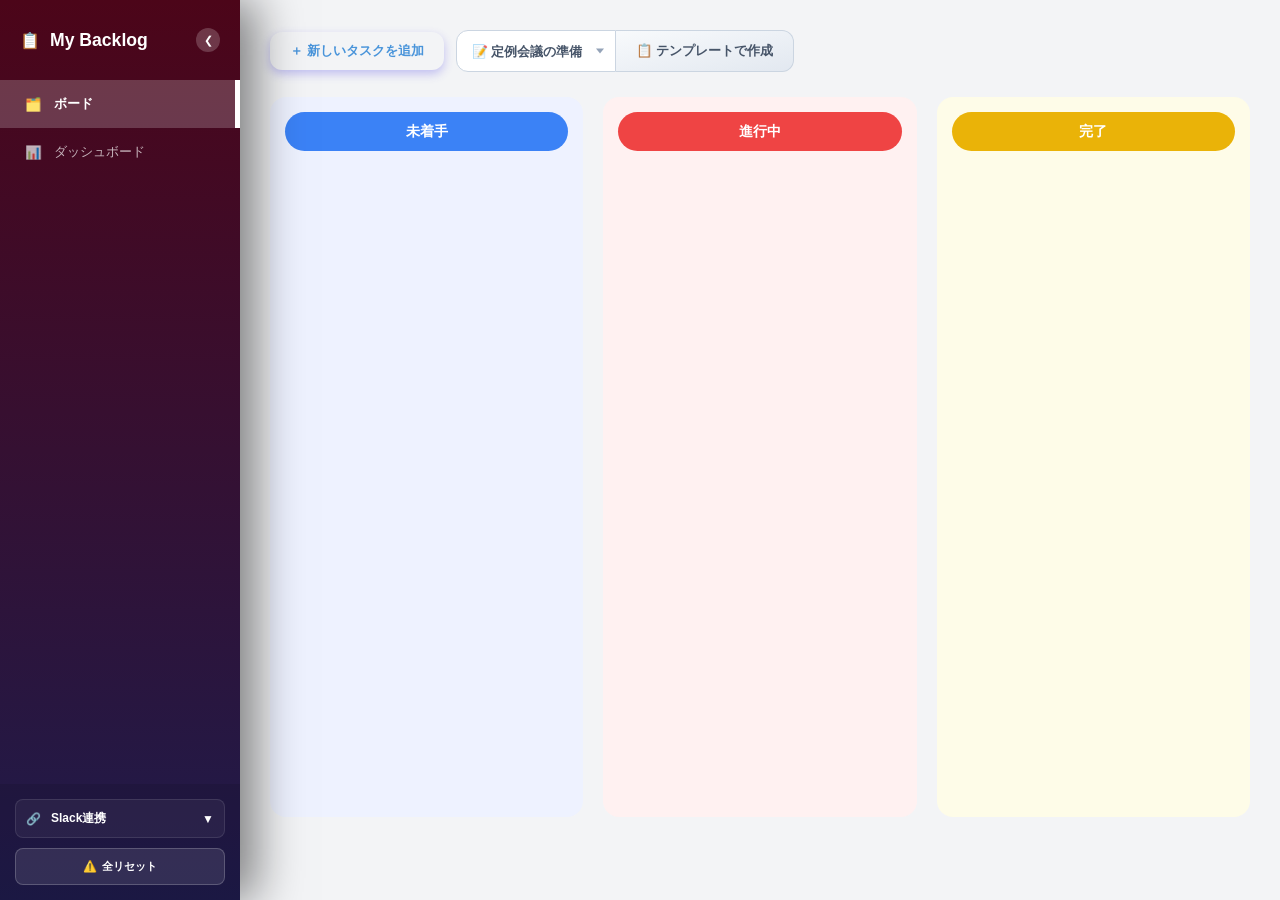
==== index.html @ 8324364a "push" ====
<!DOCTYPE html>
<html lang="ja">
<head>
    <meta charset="UTF-8">
    <title>🚙☁ 👀 My Backlog</title>
    <link rel="stylesheet" href="css/style.css">
    <link rel="stylesheet" href="css/board.css">
</head>
<body>
    <div class="app-container">
        <aside class="sidebar" id="sidebar">
            <div class="sidebar-header">
                <div class="logo-area">
                    <span class="logo-icon">📋</span>
                    <span class="logo-text">My Backlog</span>
                </div>
                <button class="toggle-btn" onclick="toggleSidebar()">
                    <span id="toggle-icon">❮</span>
                </button>
            </div>
            
            <nav class="sidebar-nav">
                <button onclick="showView('board')" id="nav-board" class="nav-item active">
                    <span class="icon">🗂️</span> <span class="nav-text">ボード</span>
                </button>
                <button onclick="showView('dashboard')" id="nav-dashboard" class="nav-item">
                    <span class="icon">📊</span> <span class="nav-text">ダッシュボード</span>
                </button>
            </nav>

            <div class="sidebar-footer">
                <div class="slack-collapsible">
                    <div class="slack-header" onclick="toggleSlackSettings()" style="cursor:pointer;">
                        <div class="slack-title-combined">
                            <span class="icon">🔗</span>
                            <span class="nav-text">Slack連携</span>
                        </div>
                        <span id="slackArrow" class="nav-text">▼</span>
                    </div>
                    <div id="slackContent" class="slack-body" style="display: none;">
                        <div class="slack-input-group">
                            <input type="password" id="slackUrl" placeholder="Webhook URLを入力" onchange="saveSlackUrl()">
                            <button class="test-icon-btn" onclick="sendSlackNotification()" title="テスト送信">🚀</button>
                        </div>
                    </div>
                </div>
                <button class="reset-sidebar-btn" onclick="confirmReset()">
                    <span class="icon">⚠️</span> <span class="nav-text">全リセット</span>
                </button>
            </div>
        </aside>

        <main class="main-content">
            <div id="boardView" class="view active">
                <div class="top-action-area">
                    <button class="open-modal-btn" onclick="openTaskModal()">
                        <span class="icon">＋</span> 新しいタスクを追加
                    </button>
                    <div class="template-group">
                        <div class="custom-select-wrapper template-select">
                            <select id="template-selector"></select>
                        </div>
                        <button class="template-btn" onclick="applySelectedTemplate()">
                            <span class="icon">📋</span> テンプレートで作成
                        </button>
                    </div>
                </div>
                <div class="board">
                    <div class="column" id="todo"><h2>未着手</h2><div class="task-list"></div></div>
                    <div class="column" id="doing"><h2>進行中</h2><div class="task-list"></div></div>
                    <div class="column" id="done"><h2>完了</h2><div class="task-list"></div></div>
                </div>
            </div>

            <div id="dashboardView" class="view">
                <div class="dashboard-header"><h1>ダッシュボード</h1></div>
                <div class="dashboard-grid">
                    <div class="stat-card">
                        <div class="stat-header"><h3>全タスク</h3></div>
                        <div class="stat-body"><div id="total-count" class="stat-value">0</div></div>
                    </div>
                    <div class="stat-card">
                        <div class="stat-header"><h3>残タスク</h3></div>
                        <div class="stat-body"><div id="remaining-count" class="stat-value">0</div></div>
                    </div>
                    <div class="stat-card">
                        <div class="stat-header">
                            <h3>完了率</h3>
                            <div class="custom-select-wrapper">
                                <select id="period-selector" onchange="updateDashboard()">
                                    <option value="all">全期間</option>
                                    <option value="1w">直近1週間</option>
                                    <option value="1m">直近1ヶ月</option>
                                    <option value="3m">直近3ヶ月</option>
                                    <option value="1y">直近1年</option>
                                </select>
                            </div>
                        </div>
                        <div class="stat-body">
                            <div id="progress-rate" class="stat-value">0%</div>
                            <div id="period-label" class="stat-subtext">全期間の統計</div>
                        </div>
                    </div>
                    <div class="stat-card">
                        <div class="stat-header"><h3>期限切れ</h3></div>
                        <div class="stat-body"><div id="overdue-count" class="stat-value">0</div></div>
                    </div>
                    <div class="stat-card wide">
                        <div class="stat-header"><h3>ステータス状況</h3></div>
                        <div class="stat-body"><div class="placeholder-box"></div></div>
                    </div>
                </div>
            </div>
        </main>
    </div>

    <div id="taskModal" class="modal-overlay">
        <div class="modal-content">
            <div class="modal-header">
                <h2>新しいタスクを登録</h2>
                <button class="close-modal" onclick="closeTaskModal()">&times;</button>
            </div>
            <div class="modal-body-content">
                <input type="text" id="taskInput" placeholder="タスク名を入力" class="modal-input">
                <div class="modal-date-group">
                    <input type="date" id="startDate">
                    <span>→</span>
                    <input type="date" id="endDate">
                </div>
                <textarea id="taskDetail" placeholder="メモ・詳細内容" rows="4" class="modal-input"></textarea>
                <button onclick="addTask()" class="modal-submit-btn">登録する</button>
            </div>
        </div>
    </div>

    <script src="js/script.js"></script>
    <script src="js/board.js"></script>
    <script src="js/dashboard.js"></script>
</body>
</html>
---- css/style.css ----
:root {
  --sidebar-width: 240px;
  --sidebar-collapsed-width: 70px;
  /* 深みのあるトーンを定義 */
  --glass-bg: rgba(255, 255, 255, 0.9);
  --glass-border: rgba(255, 255, 255, 0.2);
}

* {
  box-sizing: border-box;
}
body {
  margin: 0;
  padding: 0;
  font-family: "Helvetica Neue", Arial, sans-serif;
  background-color: #f3f4f6;
  height: 100vh;
  overflow: hidden;
}
.app-container {
  display: flex;
  height: 100vh;
  width: 100vw;
}
/* ===== サイドバー ===== */
.sidebar {
  width: var(--sidebar-width);
  /* 濃い赤（ワインレッド系）から 濃い青（ミッドナイトブルー系）へのグラデーション */
  background: linear-gradient(180deg, #4c0519 0%, #1e1b4b 100%);
  color: white;
  display: flex;
  flex-direction: column;
  transition: width 0.3s cubic-bezier(0.4, 0, 0.2, 1);
  overflow: hidden;
  flex-shrink: 0;
  
  /* 【重要】境界線を消し、非常に深くて広い影でメインと馴染ませる */
  border-right: none;
  box-shadow: 15px 0 45px rgba(0, 0, 0, 0.5); 
  z-index: 20;
}
.sidebar.collapsed {
  width: var(--sidebar-collapsed-width);
}
.sidebar-header {
  padding: 20px;
  display: flex;
  align-items: center;
  justify-content: space-between;
  height: 80px;
}
.logo-area {
  display: flex;
  align-items: center;
  gap: 10px;
  white-space: nowrap;
}
.logo-text {
  font-weight: bold;
  font-size: 1.1rem;
}
.toggle-btn {
  background: rgba(255, 255, 255, 0.2);
  border: none;
  border-radius: 50%;
  width: 24px;
  height: 24px;
  color: white;
  cursor: pointer;
  display: flex;
  align-items: center;
  justify-content: center;
  font-size: 0.7rem;
}
.sidebar-nav {
  flex-grow: 1;
}
/* サイドバー内のナビ項目も背景に馴染むよう調整 */
.nav-item {
  width: 100%;
  background: transparent;
  border: none;
  color: rgba(255, 255, 255, 0.7);
  padding: 15px 25px;
  cursor: pointer;
  display: flex;
  align-items: center;
  gap: 12px;
  transition: all 0.3s;
  white-space: nowrap;
}

.nav-item.active {
  background: rgba(255, 255, 255, 0.2);
  color: white;
  font-weight: bold;
  border-right: 5px solid white;
}
.sidebar.collapsed .nav-text,
.sidebar.collapsed .logo-text,
.sidebar.collapsed #slackArrow {
  display: none;
}
.sidebar.collapsed .nav-item {
  justify-content: center;
  padding: 15px 0;
}
.sidebar.collapsed .icon {
  font-size: 1.4rem;
  margin: 0;
}
/* ===== メイン ===== */
.main-content {
  flex: 1;
  overflow-y: auto;
  padding: 30px;
}
.view {
  display: none;
}
.view.active {
  display: block;
}
/* ===== アクションボタン ===== */
.top-action-area {
  display: flex;
  gap: 12px;
  margin-bottom: 25px;
  align-items: center;
}
.open-modal-btn {
  padding: 10px 20px;
  background: var(--primary-color);
  color: rgb(73, 148, 218);
  border: none;
  border-radius: 12px;
  font-weight: bold;
  cursor: pointer;
  box-shadow: 0 4px 10px rgba(79, 70, 229, 0.3);
}
.template-group {
  display: flex;
  align-items: center;
}
.template-select select {
  appearance: none;
  -webkit-appearance: none;
  background: white;
  border: 1px solid #cbd5e1;
  border-radius: 12px 0 0 12px;
  height: 42px;
  min-width: 160px;
  padding: 0 30px 0 15px;
  font-size: 0.8rem;
  font-weight: bold;
  color: #475569;
  outline: none;
  cursor: pointer;
}
.custom-select-wrapper {
  position: relative;
}
.custom-select-wrapper::after {
  content: "";
  position: absolute;
  top: 50%;
  right: 12px;
  transform: translateY(-50%);
  border-left: 4px solid transparent;
  border-right: 4px solid transparent;
  border-top: 5px solid #94a3b8;
  pointer-events: none;
}
.template-btn {
  height: 42px;
  padding: 0 20px;
  border-radius: 0 12px 12px 0;
  border: 1px solid #cbd5e1;
  border-left: none;
  background-image: linear-gradient(to bottom right, #f8fafc, #e2e8f0);
  color: #475569;
  font-weight: 850;
  cursor: pointer;
  transition: 0.2s;
  white-space: nowrap;
}
.template-btn:hover {
  background-image: linear-gradient(to top left, #f8fafc, #e2e8f0);
  color: #1e293b;
}
/* ===== ダッシュボード ===== */
.dashboard-grid {
  display: flex;
  flex-wrap: wrap;
  gap: 15px;
  align-items: stretch;
}
.stat-card {
  background: white;
  border-radius: 12px;
  border: 1px solid #e2e8f0;
  flex: 1;
  min-width: 180px;
  display: flex;
  flex-direction: column;
  overflow: hidden;
  box-shadow: 0 4px 12px rgba(0, 0, 0, 0.05);
}
.stat-header {
  background: #f1f5f9;
  height: 45px;
  display: flex;
  align-items: center;
  justify-content: center;
  border-bottom: 2px solid #e2e8f0;
  gap: 8px;
}
.stat-header h3 {
  margin: 0;
  font-size: 0.85rem;
  color: #334155;
  font-weight: 850;
}
.stat-body {
  padding: 20px;
  flex-grow: 1;
  display: flex;
  flex-direction: column;
  justify-content: center;
  align-items: center;
  text-align: center;
}
.stat-value {
  font-size: 2.8rem;
  font-weight: 900;
  color: var(--primary-color);
  line-height: 1;
}
.stat-subtext {
  font-size: 0.65rem;
  color: #94a3b8;
  margin-top: 8px;
  font-weight: bold;
}
.stat-card.wide {
  flex: 2;
  min-width: 320px;
}
.placeholder-box {
  background: #f8fafc;
  border: 1px dashed #cbd5e1;
  border-radius: 8px;
  width: 100%;
  padding: 10px;
}
/* ===== モーダル ===== */
.modal-overlay {
  position: fixed;
  top: 0;
  left: 0;
  width: 100%;
  height: 100%;
  background: rgba(15, 23, 42, 0.7);
  backdrop-filter: blur(4px);
  display: none;
  align-items: center;
  justify-content: center;
  z-index: 1000;
}
.modal-overlay.active {
  display: flex;
}
.modal-content {
  background: white;
  padding: 25px;
  border-radius: 20px;
  width: 90%;
  max-width: 450px;
  box-shadow: 0 20px 40px rgba(0, 0, 0, 0.2);
}
.modal-header {
  display: flex;
  justify-content: space-between;
  align-items: center;
  border-bottom: 1px solid #eee;
  padding-bottom: 15px;
}
.close-modal {
  background: none;
  border: none;
  font-size: 1.5rem;
  cursor: pointer;
}
.modal-body-content {
  display: flex;
  flex-direction: column;
  gap: 15px;
  margin-top: 15px;
}
.modal-input {
  padding: 12px;
  border: 1px solid #ddd;
  border-radius: 8px;
  font-size: 1rem;
}
.modal-date-group {
  display: flex;
  align-items: center;
  gap: 10px;
}
.modal-date-group input {
  flex: 1;
  padding: 8px;
  border: 1px solid #ddd;
  border-radius: 6px;
}
.modal-submit-btn {
  padding: 12px;
  background: var(--primary-color);
  color: white;
  border: none;
  border-radius: 10px;
  font-weight: bold;
  cursor: pointer;
  transition: 0.2s;
}
.modal-submit-btn:hover {
  filter: brightness(1.1);
}
/* ===== サイドバーフッター / Slack ===== */
.sidebar-footer {
  padding: 15px;
  margin-top: auto;
  background: rgba(0, 0, 0, 0.1);
}
.slack-collapsible {
  margin-bottom: 10px;
  border-radius: 8px;
  background: rgba(255, 255, 255, 0.05);
  border: 1px solid rgba(255, 255, 255, 0.1);
}
.slack-header {
  padding: 10px;
  font-size: 0.75rem;
  font-weight: bold;
  cursor: pointer;
  display: flex;
  justify-content: space-between;
  align-items: center;
}
.slack-title-combined {
  display: flex;
  align-items: center;
  gap: 10px;
}
.slack-body {
  padding: 10px;
  border-top: 1px solid rgba(255, 255, 255, 0.1);
}
/* サイドバーが閉じている時はSlackの入力欄などは絶対に表示させない */
.sidebar.collapsed .slack-body {
  display: none !important;
}
.slack-input-group {
  display: flex;
  gap: 5px;
}
.slack-input-group input {
  flex: 1;
  background: rgba(0, 0, 0, 0.2);
  border: 1px solid rgba(255, 255, 255, 0.2);
  border-radius: 4px;
  color: white;
  font-size: 0.7rem;
  padding: 5px;
  outline: none;
}
.test-icon-btn {
  background: #4facfe;
  border: none;
  border-radius: 4px;
  width: 28px;
  height: 28px;
  cursor: pointer;
  display: flex;
  align-items: center;
  justify-content: center;
}
.reset-sidebar-btn {
  width: 100%;
  padding: 10px;
  background: rgba(255, 255, 255, 0.1);
  color: white;
  border: 1px solid rgba(255, 255, 255, 0.2);
  border-radius: 8px;
  font-size: 0.7rem;
  font-weight: bold;
  cursor: pointer;
  display: flex;
  align-items: center;
  justify-content: center;
  gap: 5px;
}
---- css/board.css ----
.board { display: flex; gap: 20px; align-items: flex-start; }
.column { flex: 1; min-width: 300px; padding: 15px; border-radius: 16px; min-height: 80vh; }
.column h2 { text-align: center; margin: 0 0 20px; padding: 10px; font-size: 0.9rem; font-weight: 900; border-radius: 50px; color: white; display: flex; align-items: center; justify-content: center; gap: 8px; }

#todo { background-color: #eef2ff; } #todo h2 { background-color: #3b82f6; }
#doing { background-color: #fff1f1; } #doing h2 { background-color: #ef4444; }
#done { background-color: #fefce8; } #done h2 { background-color: #eab308; }

.task-list { min-height: 100px; }
.task-card { position: relative; background: white; padding: 18px; border-radius: 12px; margin-bottom: 15px; box-shadow: 0 2px 5px rgba(0,0,0,0.05); border-left: 6px solid #ccc; transition: 0.2s; }
.task-card:hover { transform: translateY(-2px); box-shadow: 0 4px 10px rgba(0,0,0,0.1); }

.task-card.todo { border-left-color: #64748b; }
.task-card.doing { border-left-color: #f59e0b; }
.task-card.done { border-left-color: #10b981; }

.task-title { font-weight: bold; font-size: 1rem; color: #1f2937; margin-bottom: 5px; }
.task-date-info { font-size: 0.7rem; color: #6b7280; margin-bottom: 10px; }
.task-detail { font-size: 0.8rem; color: #4b5563; background: #f9fafb; padding: 8px; border-radius: 6px; white-space: pre-wrap; line-height: 1.4; }

.btn-group { display: flex; gap: 5px; margin-top: 12px; flex-wrap: wrap; }
.btn-group button { padding: 4px 8px; font-size: 0.65rem; font-weight: bold; border-radius: 4px; border: 1px solid #ddd; cursor: pointer; background: white; transition: 0.2s; }
.btn-group button:hover { background: #f1f5f9; }
.delete-btn { color: #ef4444 !important; border-color: #fee2e2 !important; }
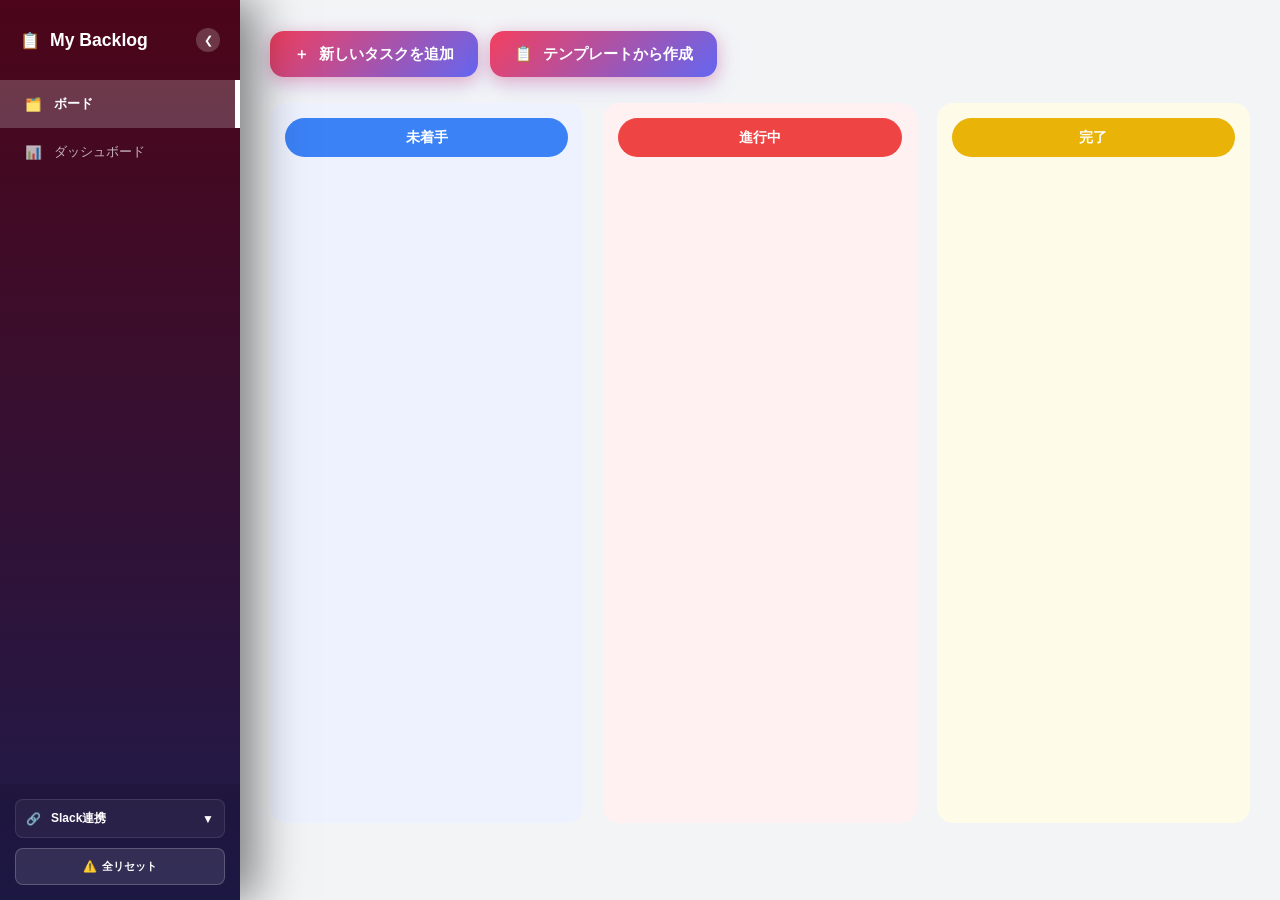
==== commit 966cf723: "テンプレート修正" ====
--- a/index.html
+++ b/index.html
@@ -56,13 +56,37 @@
                     <button class="open-modal-btn" onclick="openTaskModal()">
                         <span class="icon">＋</span> 新しいタスクを追加
                     </button>
-                    <div class="template-group">
-                        <div class="custom-select-wrapper template-select">
-                            <select id="template-selector"></select>
+                    <button class="template-btn" onclick="openTaskModal(true)" style="border-radius: 14px; border-left: none;">
+                        <span class="icon">📋</span> テンプレートから作成
+                    </button>
+                </div>
+                
+                <div id="taskModal" class="modal-overlay">
+                    <div class="modal-content">
+                        <div class="modal-header">
+                            <h2 id="modalTitle">タスク登録</h2>
+                            <button class="close-modal" onclick="closeTaskModal()">&times;</button>
                         </div>
-                        <button class="template-btn" onclick="applySelectedTemplate()">
-                            <span class="icon">📋</span> テンプレートで作成
-                        </button>
+                        <div class="modal-body-content">
+                            <div id="modalTemplateArea" style="display: none;">
+                                <label style="font-size: 0.75rem; color: #6366f1; font-weight: bold;">テンプレートを選択</label>
+                                <select id="modal-template-selector" class="modal-input" onchange="handleModalTemplateChange()" style="margin-top: 5px; background: #f8fafc; border: 2px solid #e2e8f0;">
+                                    <option value="">-- テンプレートを選んでください --</option>
+                                    </select>
+                            </div>
+                
+                            <input type="text" id="taskInput" placeholder="タスク名を入力" class="modal-input">
+                            
+                            <div class="modal-date-group">
+                                <input type="date" id="startDate">
+                                <span>→</span>
+                                <input type="date" id="endDate">
+                            </div>
+                            
+                            <textarea id="taskDetail" placeholder="メモ・詳細内容" rows="4" class="modal-input"></textarea>
+                            
+                            <button onclick="addTask()" class="modal-submit-btn">この内容で登録する</button>
+                        </div>
                     </div>
                 </div>
                 <div class="board">
--- a/css/style.css
+++ b/css/style.css
@@ -33,10 +33,10 @@
   transition: width 0.3s cubic-bezier(0.4, 0, 0.2, 1);
   overflow: hidden;
   flex-shrink: 0;
-  
+
   /* 【重要】境界線を消し、非常に深くて広い影でメインと馴染ませる */
   border-right: none;
-  box-shadow: 15px 0 45px rgba(0, 0, 0, 0.5); 
+  box-shadow: 15px 0 45px rgba(0, 0, 0, 0.5);
   z-index: 20;
 }
 .sidebar.collapsed {
@@ -109,6 +109,7 @@
   font-size: 1.4rem;
   margin: 0;
 }
+
 /* ===== メイン ===== */
 .main-content {
   flex: 1;
@@ -121,73 +122,116 @@
 .view.active {
   display: block;
 }
-/* ===== アクションボタン ===== */
+
+/* =========================================
+   アクションエリア全体の整列設定
+   ========================================= */
 .top-action-area {
   display: flex;
   gap: 12px;
   margin-bottom: 25px;
-  align-items: center;
-}
+  align-items: center; /* 縦方向の中央揃えを保証 */
+  height: 48px; /* エリア自体の高さを確保 */
+}
+
+/* =========================================
+   共通のボタンデザイン（メイン & テンプレート）
+   ========================================= */
+.open-modal-btn,
+.template-btn {
+  display: flex;
+  align-items: center;
+  justify-content: center;
+  gap: 10px;
+  height: 46px; /* 高さを46pxで統一 */
+  padding: 0 24px;
+
+  /* ローズからインディゴへの共通グラデーション */
+  background: linear-gradient(135deg, #f43f5e 0%, #6366f1 100%);
+  color: white;
+
+  border: none;
+  font-size: 0.95rem;
+  font-weight: 800;
+  cursor: pointer;
+  transition: all 0.3s cubic-bezier(0.23, 1, 0.32, 1);
+
+  /* 発光するようなシャドウ */
+  box-shadow: 0 4px 15px rgba(244, 63, 94, 0.3), 0 8px 25px rgba(99, 102, 241, 0.2);
+}
+
+/* 個別：メインボタン（独立した丸み） */
 .open-modal-btn {
-  padding: 10px 20px;
-  background: var(--primary-color);
-  color: rgb(73, 148, 218);
-  border: none;
-  border-radius: 12px;
-  font-weight: bold;
-  cursor: pointer;
-  box-shadow: 0 4px 10px rgba(79, 70, 229, 0.3);
-}
+  border-radius: 14px;
+}
+
+/* 個別：テンプレートボタン（セレクトボックスと連結するため左側を平らに） */
+.template-btn {
+  border-radius: 0 14px 14px 0;
+  border-left: 1px solid rgba(255, 255, 255, 0.2); /* 連結部のわずかな境界線 */
+}
+
+/* ホバー＆アクティブ（共通） */
+.open-modal-btn:hover,
+.template-btn:hover {
+  transform: translateY(-2px);
+  filter: brightness(1.1);
+  box-shadow: 0 8px 20px rgba(244, 63, 94, 0.4), 0 12px 35px rgba(99, 102, 241, 0.3);
+}
+
+.open-modal-btn:active,
+.template-btn:active {
+  transform: translateY(0);
+}
+
 .template-group {
   display: flex;
   align-items: center;
 }
+.custom-select-wrapper {
+  position: relative;
+}
+
+/* =========================================
+   テンプレート用セレクトボックス
+   ========================================= */
 .template-select select {
   appearance: none;
   -webkit-appearance: none;
-  background: white;
-  border: 1px solid #cbd5e1;
-  border-radius: 12px 0 0 12px;
-  height: 42px;
-  min-width: 160px;
-  padding: 0 30px 0 15px;
-  font-size: 0.8rem;
-  font-weight: bold;
-  color: #475569;
+  height: 46px; /* ボタンと高さを完全に一致させる */
+  min-width: 180px;
+  background: rgba(255, 255, 255, 0.07); /* ガラス風 */
+  backdrop-filter: blur(10px);
+  -webkit-backdrop-filter: blur(10px);
+  color: white;
+  border: 1px solid rgba(255, 255, 255, 0.1);
+  border-radius: 14px 0 0 14px; /* 左側だけ丸く */
+  padding: 0 35px 0 15px;
+  font-size: 0.85rem;
+  font-weight: 700;
   outline: none;
   cursor: pointer;
 }
-.custom-select-wrapper {
-  position: relative;
-}
-.custom-select-wrapper::after {
+
+/* セレクトボックスの矢印の色を白く調整 */
+.template-select.custom-select-wrapper::after {
   content: "";
   position: absolute;
   top: 50%;
-  right: 12px;
+  right: 15px;
   transform: translateY(-50%);
   border-left: 4px solid transparent;
   border-right: 4px solid transparent;
-  border-top: 5px solid #94a3b8;
+  border-top: 5px solid rgba(255, 255, 255, 0.8);
   pointer-events: none;
 }
-.template-btn {
-  height: 42px;
-  padding: 0 20px;
-  border-radius: 0 12px 12px 0;
-  border: 1px solid #cbd5e1;
-  border-left: none;
-  background-image: linear-gradient(to bottom right, #f8fafc, #e2e8f0);
-  color: #475569;
-  font-weight: 850;
-  cursor: pointer;
-  transition: 0.2s;
-  white-space: nowrap;
-}
-.template-btn:hover {
-  background-image: linear-gradient(to top left, #f8fafc, #e2e8f0);
-  color: #1e293b;
-}
+
+/* セレクトボックスの選択肢（OS標準対応） */
+.template-select select option {
+  background-color: #1e1b4b; /* 濃い青背景 */
+  color: white;
+}
+
 /* ===== ダッシュボード ===== */
 .dashboard-grid {
   display: flex;
@@ -400,4 +444,27 @@
   align-items: center;
   justify-content: center;
   gap: 5px;
+}
+
+/* モーダル内の入力欄共通スタイル（selectにも適用） */
+.modal-input {
+  width: 100%;
+  padding: 12px;
+  border: 1px solid #ddd;
+  border-radius: 8px;
+  font-size: 0.9rem;
+  outline: none;
+  transition: border-color 0.2s;
+}
+
+.modal-input:focus {
+  border-color: #6366f1;
+  box-shadow: 0 0 0 3px rgba(99, 102, 241, 0.1);
+}
+
+/* テンプレート選択エリアの余白 */
+#modalTemplateArea {
+  margin-bottom: 10px;
+  padding-bottom: 15px;
+  border-bottom: 1px dashed #e2e8f0;
 }
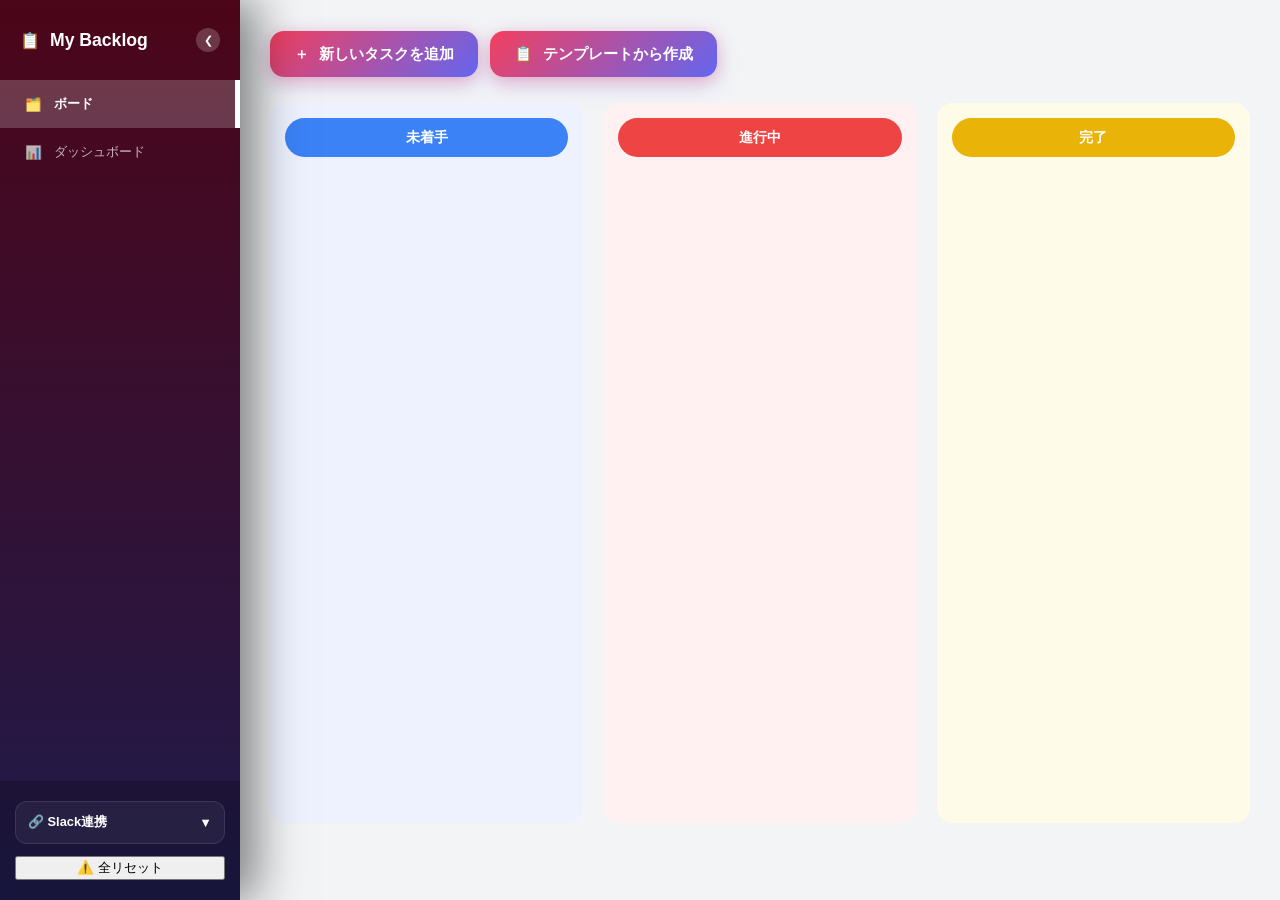
==== commit b7aacb2a: "修正" ====
--- a/index.html
+++ b/index.html
@@ -3,6 +3,7 @@
 <head>
     <meta charset="UTF-8">
     <title>🚙☁ 👀 My Backlog</title>
+    <link rel="icon" href="data:,">
     <link rel="stylesheet" href="css/style.css">
     <link rel="stylesheet" href="css/board.css">
 </head>
@@ -39,7 +40,10 @@
                     </div>
                     <div id="slackContent" class="slack-body" style="display: none;">
                         <div class="slack-input-group">
-                            <input type="password" id="slackUrl" placeholder="Webhook URLを入力" onchange="saveSlackUrl()">
+                            <input type="password" id="slackUrl" placeholder="Webhook URLを入力" onchange="saveSlackUrl()" disabled>
+                            
+                            <button id="slackLockBtn" class="lock-icon-btn" onclick="toggleSlackLock()" title="編集ロック解除">🔒</button>
+                            
                             <button class="test-icon-btn" onclick="sendSlackNotification()" title="テスト送信">🚀</button>
                         </div>
                     </div>
--- a/css/style.css
+++ b/css/style.css
@@ -1,93 +1,130 @@
-:root {
+/**
+ * Application Theme Styles
+ * * Design System: Glassmorphism & Vibrant Gradients
+ * Architecture: Component-based CSS
+ */
+
+ :root {
+  /* Layout */
   --sidebar-width: 240px;
   --sidebar-collapsed-width: 70px;
-  /* 深みのあるトーンを定義 */
-  --glass-bg: rgba(255, 255, 255, 0.9);
-  --glass-border: rgba(255, 255, 255, 0.2);
-}
+  --header-height: 80px;
+
+  /* Colors - Core */
+  --primary-rose: #f43f5e;
+  --primary-indigo: #6366f1;
+  --bg-main: #f3f4f6;
+  --bg-dark-navy: #1e1b4b;
+  --bg-deep-maroon: #4c0519;
+
+  /* Glassmorphism & Effects */
+  --glass-bg: rgba(255, 255, 255, 0.07);
+  --glass-border: rgba(255, 255, 255, 0.1);
+  --glass-blur: blur(10px);
+  --shadow-standard: 0 4px 12px rgba(0, 0, 0, 0.05);
+  --shadow-vibrant: 0 4px 15px rgba(244, 63, 94, 0.3), 0 8px 25px rgba(99, 102, 241, 0.2);
+
+  /* Shared Gradients */
+  --gradient-vibrant: linear-gradient(135deg, var(--primary-rose) 0%, var(--primary-indigo) 100%);
+  --gradient-sidebar: linear-gradient(180deg, var(--bg-deep-maroon) 0%, var(--bg-dark-navy) 100%);
+  --accent-gradient: var(--gradient-vibrant);
+}
+
+/* ==========================================================================
+   Base Styles
+   ========================================================================== */
 
 * {
   box-sizing: border-box;
 }
+
 body {
   margin: 0;
   padding: 0;
-  font-family: "Helvetica Neue", Arial, sans-serif;
-  background-color: #f3f4f6;
+  font-family: "Helvetica Neue", Arial, "Hiragino Kaku Gothic ProN", "Hiragino Sans", sans-serif;
+  background-color: var(--bg-main);
   height: 100vh;
   overflow: hidden;
-}
+  -webkit-font-smoothing: antialiased;
+}
+
 .app-container {
   display: flex;
   height: 100vh;
   width: 100vw;
 }
-/* ===== サイドバー ===== */
+
+/* ==========================================================================
+   Sidebar Navigation
+   ========================================================================== */
+
 .sidebar {
+  display: flex;
+  flex-direction: column;
   width: var(--sidebar-width);
-  /* 濃い赤（ワインレッド系）から 濃い青（ミッドナイトブルー系）へのグラデーション */
-  background: linear-gradient(180deg, #4c0519 0%, #1e1b4b 100%);
-  color: white;
-  display: flex;
-  flex-direction: column;
+  background: var(--gradient-sidebar);
+  color: white;
   transition: width 0.3s cubic-bezier(0.4, 0, 0.2, 1);
   overflow: hidden;
   flex-shrink: 0;
-
-  /* 【重要】境界線を消し、非常に深くて広い影でメインと馴染ませる */
-  border-right: none;
+  z-index: 20;
   box-shadow: 15px 0 45px rgba(0, 0, 0, 0.5);
-  z-index: 20;
-}
+}
+
 .sidebar.collapsed {
   width: var(--sidebar-collapsed-width);
 }
+
 .sidebar-header {
-  padding: 20px;
   display: flex;
   align-items: center;
   justify-content: space-between;
-  height: 80px;
-}
+  height: var(--header-height);
+  padding: 0 20px;
+}
+
 .logo-area {
   display: flex;
   align-items: center;
   gap: 10px;
   white-space: nowrap;
 }
+
 .logo-text {
   font-weight: bold;
   font-size: 1.1rem;
 }
+
 .toggle-btn {
+  display: flex;
+  align-items: center;
+  justify-content: center;
+  width: 24px;
+  height: 24px;
   background: rgba(255, 255, 255, 0.2);
   border: none;
   border-radius: 50%;
-  width: 24px;
-  height: 24px;
-  color: white;
-  cursor: pointer;
-  display: flex;
-  align-items: center;
-  justify-content: center;
+  color: white;
   font-size: 0.7rem;
-}
+  cursor: pointer;
+}
+
 .sidebar-nav {
   flex-grow: 1;
 }
-/* サイドバー内のナビ項目も背景に馴染むよう調整 */
+
 .nav-item {
   width: 100%;
+  padding: 15px 25px;
+  display: flex;
+  align-items: center;
+  gap: 12px;
   background: transparent;
   border: none;
   color: rgba(255, 255, 255, 0.7);
-  padding: 15px 25px;
-  cursor: pointer;
-  display: flex;
-  align-items: center;
-  gap: 12px;
-  transition: all 0.3s;
   white-space: nowrap;
+  cursor: pointer;
+  transition: all 0.3s ease;
 }
 
 .nav-item.active {
@@ -96,82 +133,202 @@
   font-weight: bold;
   border-right: 5px solid white;
 }
+
 .sidebar.collapsed .nav-text,
 .sidebar.collapsed .logo-text,
 .sidebar.collapsed #slackArrow {
   display: none;
 }
+
 .sidebar.collapsed .nav-item {
   justify-content: center;
   padding: 15px 0;
 }
-.sidebar.collapsed .icon {
-  font-size: 1.4rem;
-  margin: 0;
-}
-
-/* ===== メイン ===== */
+
+/* =========================================
+   Sidebar Glassmorphism Footer & Slack
+   ========================================= */
+
+.sidebar-footer {
+  margin-top: auto;
+  padding: 20px 15px;
+  display: flex;
+  flex-direction: column;
+  gap: 12px;
+  background: rgba(0, 0, 0, 0.2);
+  backdrop-filter: blur(5px);
+}
+
+.glass-collapsible,
+.slack-collapsible {
+  background: rgba(255, 255, 255, 0.05);
+  border: 1px solid var(--glass-border);
+  border-radius: 12px;
+  overflow: hidden;
+  transition: all 0.3s ease;
+}
+
+.slack-header {
+  padding: 12px;
+  display: flex;
+  justify-content: space-between;
+  align-items: center;
+  font-size: 0.8rem;
+  font-weight: bold;
+  cursor: pointer;
+}
+
+.slack-body {
+  padding: 10px;
+  border-top: 1px solid rgba(255, 255, 255, 0.05);
+  background: rgba(0, 0, 0, 0.1);
+}
+
+.sidebar.collapsed .slack-body {
+  display: none !important;
+}
+
+#slackUrl:disabled {
+  background: rgba(0, 0, 0, 0.4);
+  color: rgba(255, 255, 255, 0.4);
+  opacity: 0.7;
+  cursor: not-allowed;
+}
+
+.lock-icon-btn {
+  display: flex;
+  align-items: center;
+  justify-content: center;
+  width: 32px;
+  height: 32px;
+  background: rgba(255, 255, 255, 0.1);
+  border: 1px solid var(--glass-border);
+  border-radius: 4px;
+  color: white;
+  cursor: pointer;
+  transition: all 0.2s;
+}
+
+.lock-icon-btn.unlocked {
+  background: #f59e0b;
+  border-color: #f59e0b;
+}
+
+.glass-input {
+  background: rgba(255, 255, 255, 0.05) !important;
+  border: 1px solid rgba(255, 255, 255, 0.1) !important;
+  color: white !important;
+  border-radius: 6px;
+  padding: 5px 8px;
+  font-size: 0.75rem;
+}
+
+.glass-action-btn {
+  display: flex;
+  align-items: center;
+  justify-content: center;
+  gap: 10px;
+  width: 100%;
+  padding: 12px;
+  background: rgba(255, 255, 255, 0.07);
+  backdrop-filter: blur(10px);
+  -webkit-backdrop-filter: blur(10px);
+  border: 1px solid rgba(255, 255, 255, 0.1);
+  border-radius: 12px;
+  color: white;
+  font-size: 0.8rem;
+  font-weight: bold;
+  cursor: pointer;
+  transition: all 0.3s cubic-bezier(0.23, 1, 0.32, 1);
+}
+
+.glass-action-btn:hover {
+  background: rgba(255, 255, 255, 0.15);
+  transform: translateY(-2px);
+  border-color: rgba(255, 255, 255, 0.3);
+}
+
+.glass-action-btn.danger:hover {
+  box-shadow: 0 0 20px rgba(239, 68, 68, 0.4);
+  color: #fca5a5;
+}
+
+.glass-action-btn.logout:hover {
+  box-shadow: 0 0 20px rgba(99, 102, 241, 0.4);
+  color: #c7d2fe;
+}
+
+.glass-icon-btn {
+  background: rgba(255, 255, 255, 0.1);
+  border: 1px solid rgba(255, 255, 255, 0.1);
+  border-radius: 6px;
+  color: white;
+  padding: 5px 8px;
+  cursor: pointer;
+  transition: 0.2s;
+}
+
+.glass-icon-btn:hover {
+  background: rgba(255, 255, 255, 0.2);
+}
+
+/* ==========================================================================
+   Main Content Area
+   ========================================================================== */
+
 .main-content {
   flex: 1;
   overflow-y: auto;
   padding: 30px;
 }
+
 .view {
   display: none;
 }
+
 .view.active {
   display: block;
 }
 
-/* =========================================
-   アクションエリア全体の整列設定
-   ========================================= */
 .top-action-area {
   display: flex;
+  align-items: center;
   gap: 12px;
+  height: 48px;
   margin-bottom: 25px;
-  align-items: center; /* 縦方向の中央揃えを保証 */
-  height: 48px; /* エリア自体の高さを確保 */
-}
-
-/* =========================================
-   共通のボタンデザイン（メイン & テンプレート）
-   ========================================= */
+}
+
+/* ==========================================================================
+   Components: Buttons & Forms
+   ========================================================================== */
+
 .open-modal-btn,
 .template-btn {
   display: flex;
   align-items: center;
   justify-content: center;
   gap: 10px;
-  height: 46px; /* 高さを46pxで統一 */
+  height: 46px;
   padding: 0 24px;
-
-  /* ローズからインディゴへの共通グラデーション */
-  background: linear-gradient(135deg, #f43f5e 0%, #6366f1 100%);
-  color: white;
-
+  background: var(--gradient-vibrant);
+  color: white;
   border: none;
   font-size: 0.95rem;
   font-weight: 800;
+  box-shadow: var(--shadow-vibrant);
   cursor: pointer;
   transition: all 0.3s cubic-bezier(0.23, 1, 0.32, 1);
-
-  /* 発光するようなシャドウ */
-  box-shadow: 0 4px 15px rgba(244, 63, 94, 0.3), 0 8px 25px rgba(99, 102, 241, 0.2);
-}
-
-/* 個別：メインボタン（独立した丸み） */
+}
+
 .open-modal-btn {
   border-radius: 14px;
 }
 
-/* 個別：テンプレートボタン（セレクトボックスと連結するため左側を平らに） */
 .template-btn {
   border-radius: 0 14px 14px 0;
-  border-left: 1px solid rgba(255, 255, 255, 0.2); /* 連結部のわずかな境界線 */
-}
-
-/* ホバー＆アクティブ（共通） */
+  border-left: 1px solid rgba(255, 255, 255, 0.2);
+}
+
 .open-modal-btn:hover,
 .template-btn:hover {
   transform: translateY(-2px);
@@ -179,41 +336,32 @@
   box-shadow: 0 8px 20px rgba(244, 63, 94, 0.4), 0 12px 35px rgba(99, 102, 241, 0.3);
 }
 
-.open-modal-btn:active,
-.template-btn:active {
-  transform: translateY(0);
-}
-
 .template-group {
   display: flex;
   align-items: center;
 }
+
 .custom-select-wrapper {
   position: relative;
 }
 
-/* =========================================
-   テンプレート用セレクトボックス
-   ========================================= */
 .template-select select {
   appearance: none;
-  -webkit-appearance: none;
-  height: 46px; /* ボタンと高さを完全に一致させる */
+  height: 46px;
   min-width: 180px;
-  background: rgba(255, 255, 255, 0.07); /* ガラス風 */
-  backdrop-filter: blur(10px);
-  -webkit-backdrop-filter: blur(10px);
-  color: white;
-  border: 1px solid rgba(255, 255, 255, 0.1);
-  border-radius: 14px 0 0 14px; /* 左側だけ丸く */
   padding: 0 35px 0 15px;
+  background: var(--glass-bg);
+  backdrop-filter: var(--glass-blur);
+  -webkit-backdrop-filter: var(--glass-blur);
+  color: white;
+  border: 1px solid var(--glass-border);
+  border-radius: 14px 0 0 14px;
   font-size: 0.85rem;
   font-weight: 700;
   outline: none;
   cursor: pointer;
 }
 
-/* セレクトボックスの矢印の色を白く調整 */
 .template-select.custom-select-wrapper::after {
   content: "";
   position: absolute;
@@ -226,227 +374,260 @@
   pointer-events: none;
 }
 
-/* セレクトボックスの選択肢（OS標準対応） */
 .template-select select option {
-  background-color: #1e1b4b; /* 濃い青背景 */
-  color: white;
-}
-
-/* ===== ダッシュボード ===== */
+  background-color: var(--bg-dark-navy);
+  color: white;
+}
+
+/* ==========================================================================
+   Dashboard Stats
+   ========================================================================== */
+
 .dashboard-grid {
   display: flex;
   flex-wrap: wrap;
   gap: 15px;
   align-items: stretch;
 }
+
 .stat-card {
-  background: white;
-  border-radius: 12px;
-  border: 1px solid #e2e8f0;
   flex: 1;
   min-width: 180px;
   display: flex;
   flex-direction: column;
+  background: white;
+  border: 1px solid #e2e8f0;
+  border-radius: 12px;
+  box-shadow: var(--shadow-standard);
   overflow: hidden;
-  box-shadow: 0 4px 12px rgba(0, 0, 0, 0.05);
-}
+}
+
+.stat-card.wide {
+  flex: 2;
+  min-width: 320px;
+}
+
 .stat-header {
+  display: flex;
+  align-items: center;
+  justify-content: center;
+  gap: 8px;
+  height: 45px;
   background: #f1f5f9;
-  height: 45px;
-  display: flex;
-  align-items: center;
-  justify-content: center;
   border-bottom: 2px solid #e2e8f0;
-  gap: 8px;
-}
+}
+
 .stat-header h3 {
   margin: 0;
   font-size: 0.85rem;
   color: #334155;
   font-weight: 850;
 }
+
 .stat-body {
+  flex-grow: 1;
+  display: flex;
+  flex-direction: column;
+  justify-content: center;
+  align-items: center;
   padding: 20px;
-  flex-grow: 1;
-  display: flex;
-  flex-direction: column;
-  justify-content: center;
-  align-items: center;
   text-align: center;
 }
+
 .stat-value {
   font-size: 2.8rem;
   font-weight: 900;
-  color: var(--primary-color);
+  color: var(--primary-indigo);
   line-height: 1;
 }
+
 .stat-subtext {
+  margin-top: 8px;
   font-size: 0.65rem;
   color: #94a3b8;
-  margin-top: 8px;
   font-weight: bold;
 }
-.stat-card.wide {
-  flex: 2;
-  min-width: 320px;
-}
-.placeholder-box {
-  background: #f8fafc;
-  border: 1px dashed #cbd5e1;
-  border-radius: 8px;
-  width: 100%;
-  padding: 10px;
-}
-/* ===== モーダル ===== */
+
+/* =========================================
+   Glassmorphism Modal System
+   ========================================= */
+
 .modal-overlay {
   position: fixed;
-  top: 0;
-  left: 0;
+  inset: 0;
   width: 100%;
   height: 100%;
-  background: rgba(15, 23, 42, 0.7);
-  backdrop-filter: blur(4px);
+  background: rgba(0, 0, 0, 0.6);
+  backdrop-filter: blur(8px);
+  -webkit-backdrop-filter: blur(8px);
   display: none;
   align-items: center;
   justify-content: center;
-  z-index: 1000;
-}
+  z-index: 2000;
+}
+
 .modal-overlay.active {
   display: flex;
-}
-.modal-content {
-  background: white;
-  padding: 25px;
-  border-radius: 20px;
+  animation: modalFadeIn 0.3s ease;
+}
+
+.glass-modal {
   width: 90%;
-  max-width: 450px;
-  box-shadow: 0 20px 40px rgba(0, 0, 0, 0.2);
-}
-.modal-header {
+  max-width: 500px;
+  background: rgba(255, 255, 255, 0.05);
+  backdrop-filter: blur(25px);
+  -webkit-backdrop-filter: blur(25px);
+  border: 1px solid rgba(255, 255, 255, 0.15);
+  border-radius: 28px;
+  box-shadow: 0 40px 100px rgba(0, 0, 0, 0.6);
+  padding: 35px;
+  color: white;
+}
+
+.glass-modal .modal-header {
   display: flex;
   justify-content: space-between;
   align-items: center;
-  border-bottom: 1px solid #eee;
-  padding-bottom: 15px;
-}
+  margin-bottom: 25px;
+  padding-bottom: 0;
+  border-bottom: none;
+}
+
+.glass-modal .modal-header h2 {
+  margin: 0;
+  font-size: 1.5rem;
+  font-weight: 800;
+  letter-spacing: -0.5px;
+  background: linear-gradient(to right, #fff, #94a3b8);
+  -webkit-background-clip: text;
+  background-clip: text;
+  -webkit-text-fill-color: transparent;
+}
+
+.close-modal-btn,
 .close-modal {
   background: none;
   border: none;
-  font-size: 1.5rem;
-  cursor: pointer;
-}
-.modal-body-content {
+  color: rgba(255, 255, 255, 0.5);
+  font-size: 2rem;
+  cursor: pointer;
+  line-height: 1;
+  transition: 0.2s;
+}
+
+.close-modal-btn:hover,
+.close-modal:hover {
+  color: white;
+  transform: rotate(90deg);
+}
+
+.modal-section {
+  margin-bottom: 20px;
+}
+
+.modal-section label {
+  display: block;
+  font-size: 0.75rem;
+  font-weight: 700;
+  color: rgba(255, 255, 255, 0.4);
+  margin-bottom: 8px;
+  text-transform: uppercase;
+  letter-spacing: 1px;
+}
+
+.modal-date-row {
+  display: flex;
+  align-items: center;
+  gap: 10px;
+}
+
+.date-separator {
+  color: rgba(255, 255, 255, 0.2);
+  font-weight: bold;
+}
+
+.modal-footer {
   display: flex;
   flex-direction: column;
-  gap: 15px;
-  margin-top: 15px;
-}
-.modal-input {
-  padding: 12px;
-  border: 1px solid #ddd;
-  border-radius: 8px;
+  gap: 12px;
+  margin-top: 30px;
+}
+
+.glass-submit-btn {
+  width: 100%;
+  padding: 15px;
+  background: var(--accent-gradient);
+  border: none;
+  border-radius: 15px;
+  color: white;
+  font-weight: 800;
   font-size: 1rem;
-}
-.modal-date-group {
-  display: flex;
-  align-items: center;
-  gap: 10px;
-}
-.modal-date-group input {
-  flex: 1;
-  padding: 8px;
-  border: 1px solid #ddd;
-  border-radius: 6px;
-}
-.modal-submit-btn {
-  padding: 12px;
-  background: var(--primary-color);
-  color: white;
-  border: none;
-  border-radius: 10px;
-  font-weight: bold;
+  cursor: pointer;
+  box-shadow: 0 10px 20px rgba(244, 63, 94, 0.3);
+  transition: all 0.3s;
+}
+
+.glass-submit-btn:hover {
+  transform: translateY(-3px);
+  filter: brightness(1.1);
+  box-shadow: 0 15px 30px rgba(244, 63, 94, 0.4);
+}
+
+.glass-sub-btn {
+  background: transparent;
+  border: 1px dashed rgba(255, 255, 255, 0.2);
+  color: rgba(255, 255, 255, 0.6);
+  padding: 10px;
+  border-radius: 12px;
+  font-size: 0.8rem;
+  font-weight: 600;
   cursor: pointer;
   transition: 0.2s;
 }
-.modal-submit-btn:hover {
-  filter: brightness(1.1);
-}
-/* ===== サイドバーフッター / Slack ===== */
-.sidebar-footer {
-  padding: 15px;
-  margin-top: auto;
-  background: rgba(0, 0, 0, 0.1);
-}
-.slack-collapsible {
-  margin-bottom: 10px;
-  border-radius: 8px;
+
+.glass-sub-btn:hover {
   background: rgba(255, 255, 255, 0.05);
-  border: 1px solid rgba(255, 255, 255, 0.1);
-}
-.slack-header {
-  padding: 10px;
-  font-size: 0.75rem;
-  font-weight: bold;
-  cursor: pointer;
-  display: flex;
-  justify-content: space-between;
-  align-items: center;
-}
-.slack-title-combined {
-  display: flex;
-  align-items: center;
-  gap: 10px;
-}
-.slack-body {
-  padding: 10px;
-  border-top: 1px solid rgba(255, 255, 255, 0.1);
-}
-/* サイドバーが閉じている時はSlackの入力欄などは絶対に表示させない */
-.sidebar.collapsed .slack-body {
-  display: none !important;
-}
-.slack-input-group {
-  display: flex;
-  gap: 5px;
-}
-.slack-input-group input {
-  flex: 1;
-  background: rgba(0, 0, 0, 0.2);
-  border: 1px solid rgba(255, 255, 255, 0.2);
-  border-radius: 4px;
-  color: white;
-  font-size: 0.7rem;
-  padding: 5px;
-  outline: none;
-}
-.test-icon-btn {
-  background: #4facfe;
-  border: none;
-  border-radius: 4px;
-  width: 28px;
-  height: 28px;
-  cursor: pointer;
-  display: flex;
-  align-items: center;
-  justify-content: center;
-}
-.reset-sidebar-btn {
-  width: 100%;
-  padding: 10px;
-  background: rgba(255, 255, 255, 0.1);
-  color: white;
-  border: 1px solid rgba(255, 255, 255, 0.2);
-  border-radius: 8px;
-  font-size: 0.7rem;
-  font-weight: bold;
-  cursor: pointer;
-  display: flex;
-  align-items: center;
-  justify-content: center;
-  gap: 5px;
-}
-
-/* モーダル内の入力欄共通スタイル（selectにも適用） */
+  color: white;
+  border-color: white;
+}
+
+@keyframes modalFadeIn {
+  from {
+    opacity: 0;
+    transform: scale(0.95);
+  }
+  to {
+    opacity: 1;
+    transform: scale(1);
+  }
+}
+
+/* Legacy white modal (index.html 等) */
+.modal-content {
+  width: 90%;
+  max-width: 450px;
+  padding: 25px;
+  background: white;
+  border-radius: 20px;
+  box-shadow: 0 20px 40px rgba(0, 0, 0, 0.2);
+  color: #0f172a;
+}
+
+.modal-content .modal-header {
+  margin-bottom: 15px;
+  padding-bottom: 15px;
+  border-bottom: 1px solid #eee;
+}
+
+.modal-content .modal-header h2 {
+  background: none;
+  background-clip: border-box;
+  -webkit-text-fill-color: #0f172a;
+  color: #0f172a;
+  font-size: 1.25rem;
+  font-weight: 800;
+}
+
 .modal-input {
   width: 100%;
   padding: 12px;
@@ -454,17 +635,209 @@
   border-radius: 8px;
   font-size: 0.9rem;
   outline: none;
-  transition: border-color 0.2s;
+  transition: all 0.2s;
 }
 
 .modal-input:focus {
-  border-color: #6366f1;
+  border-color: var(--primary-indigo);
   box-shadow: 0 0 0 3px rgba(99, 102, 241, 0.1);
 }
 
-/* テンプレート選択エリアの余白 */
-#modalTemplateArea {
-  margin-bottom: 10px;
-  padding-bottom: 15px;
-  border-bottom: 1px dashed #e2e8f0;
-}+.modal-submit-btn {
+  padding: 12px;
+  background: #d1d1d1;
+  color: black;
+  border: none;
+  border-radius: 10px;
+  font-weight: bold;
+  cursor: pointer;
+  transition: 0.2s;
+}
+
+.modal-submit-btn:hover {
+  filter: brightness(0.95);
+}
+
+/* Task Cards & Interaction */
+.task-card {
+  position: relative;
+  padding-top: 25px;
+}
+
+.task-edit-link {
+  position: absolute;
+  top: 12px;
+  right: 15px;
+  font-size: 0.7rem;
+  color: #3b82f6;
+  font-weight: bold;
+  text-decoration: none;
+  cursor: pointer;
+}
+
+.btn-group {
+  display: flex;
+  gap: 6px;
+  margin-top: 15px;
+}
+
+.btn-group button {
+  flex: 1;
+  padding: 8px 0;
+  border: none;
+  border-radius: 8px;
+  font-size: 0.75rem;
+  font-weight: 900;
+  color: #000;
+  box-shadow: 0 2px 5px rgba(0, 0, 0, 0.1);
+  cursor: pointer;
+  transition: all 0.2s cubic-bezier(0.23, 1, 0.32, 1);
+}
+
+.btn-group button:hover {
+  transform: translateY(-2px);
+  filter: brightness(1.1);
+  box-shadow: 0 4px 10px rgba(0, 0, 0, 0.2);
+}
+
+/* ==========================================================================
+   Login View: Glassmorphism Design
+   ========================================================================== */
+
+#login-view {
+  position: relative;
+  display: flex;
+  align-items: center;
+  justify-content: center;
+  min-height: 100vh;
+  background: linear-gradient(135deg, #0f172a 0%, #1e1b4b 100%);
+  overflow: hidden;
+  color: white;
+}
+
+#blackholeCanvas {
+  position: absolute;
+  top: 0;
+  left: 0;
+  width: 100%;
+  height: 100%;
+  z-index: 0;
+  opacity: 0.6;
+}
+
+.glass-orb {
+  position: absolute;
+  border-radius: 50%;
+  filter: blur(60px);
+  z-index: 1;
+}
+
+.orb-1 {
+  width: 300px;
+  height: 300px;
+  background: rgba(244, 63, 94, 0.4);
+  top: -50px;
+  left: -50px;
+}
+
+.orb-2 {
+  width: 400px;
+  height: 400px;
+  background: rgba(99, 102, 241, 0.3);
+  bottom: -100px;
+  right: -50px;
+}
+
+.glass-login-card {
+  position: relative;
+  z-index: 10;
+  width: 90%;
+  max-width: 400px;
+  padding: 50px 40px;
+  background: rgba(255, 255, 255, 0.05);
+  backdrop-filter: blur(15px);
+  -webkit-backdrop-filter: blur(15px);
+  border: 1px solid rgba(255, 255, 255, 0.1);
+  border-radius: 30px;
+  box-shadow: 0 25px 50px -12px rgba(0, 0, 0, 0.5);
+  text-align: center;
+}
+
+.login-header h1 {
+  font-size: 2.2rem;
+  font-weight: 800;
+  margin: 10px 0 5px;
+  letter-spacing: -1px;
+}
+
+.login-header p {
+  font-size: 0.9rem;
+  color: rgba(255, 255, 255, 0.6);
+  margin-bottom: 40px;
+}
+
+.login-logo-icon {
+  font-size: 3rem;
+}
+
+.google-btn-wrapper {
+  display: flex;
+  justify-content: center;
+  margin-bottom: 20px;
+}
+
+.login-footer p {
+  font-size: 0.75rem;
+  color: rgba(255, 255, 255, 0.4);
+  margin-top: 30px;
+}
+
+/* ==========================================================================
+   Backlog / ガラスモーダル内の入力（白っぽく見えないスレート系）
+   ========================================================================== */
+   .glass-modal .glass-input-field,
+   .glass-modal .glass-select-wrapper select {
+     width: 100%;
+     appearance: none;
+     -webkit-appearance: none;
+     background: rgba(15, 23, 42, 0.58) !important;
+     border: 1px solid rgba(148, 163, 184, 0.32) !important;
+     border-radius: 12px;
+     padding: 12px 15px;
+     color: #f8fafc !important;
+     font-size: 0.95rem;
+     outline: none;
+     backdrop-filter: blur(12px);
+     -webkit-backdrop-filter: blur(12px);
+     transition: all 0.3s cubic-bezier(0.4, 0, 0.2, 1);
+     box-shadow: inset 0 1px 2px rgba(0, 0, 0, 0.22);
+   }
+   .glass-modal .glass-input-field::placeholder {
+     color: rgba(226, 232, 240, 0.45);
+   }
+   .glass-modal .glass-input-field:focus,
+   .glass-modal .glass-select-wrapper select:focus {
+     background: rgba(30, 41, 59, 0.88) !important;
+     border-color: rgba(99, 102, 241, 0.65) !important;
+     box-shadow: 0 0 16px rgba(99, 102, 241, 0.35), inset 0 1px 2px rgba(0, 0, 0, 0.18);
+   }
+   .glass-modal .glass-input-field option {
+     background-color: #1e293b;
+     color: #e2e8f0;
+   }
+   /* Backlog ビューは明るい main 上：カード全体を少し濃く */
+   #backlogView .glass-modal {
+     background: linear-gradient(165deg, rgba(30, 27, 75, 0.9) 0%, rgba(15, 23, 42, 0.94) 100%);
+     border: 1px solid rgba(255, 255, 255, 0.14);
+     box-shadow: 0 24px 56px rgba(15, 23, 42, 0.45);
+     color: #f1f5f9;
+   }
+   #backlogView .glass-modal .glass-input-field,
+   #backlogView .glass-modal select.glass-input-field {
+     background: rgba(2, 6, 23, 0.45) !important;
+     border-color: rgba(148, 163, 184, 0.28) !important;
+   }
+   #backlogView .glass-modal .glass-input-field:focus,
+   #backlogView .glass-modal select.glass-input-field:focus {
+     background: rgba(15, 23, 42, 0.82) !important;
+   }
--- a/css/board.css
+++ b/css/board.css
@@ -1,24 +1,161 @@
-.board { display: flex; gap: 20px; align-items: flex-start; }
-.column { flex: 1; min-width: 300px; padding: 15px; border-radius: 16px; min-height: 80vh; }
-.column h2 { text-align: center; margin: 0 0 20px; padding: 10px; font-size: 0.9rem; font-weight: 900; border-radius: 50px; color: white; display: flex; align-items: center; justify-content: center; gap: 8px; }
-
-#todo { background-color: #eef2ff; } #todo h2 { background-color: #3b82f6; }
-#doing { background-color: #fff1f1; } #doing h2 { background-color: #ef4444; }
-#done { background-color: #fefce8; } #done h2 { background-color: #eab308; }
-
-.task-list { min-height: 100px; }
-.task-card { position: relative; background: white; padding: 18px; border-radius: 12px; margin-bottom: 15px; box-shadow: 0 2px 5px rgba(0,0,0,0.05); border-left: 6px solid #ccc; transition: 0.2s; }
-.task-card:hover { transform: translateY(-2px); box-shadow: 0 4px 10px rgba(0,0,0,0.1); }
-
-.task-card.todo { border-left-color: #64748b; }
-.task-card.doing { border-left-color: #f59e0b; }
-.task-card.done { border-left-color: #10b981; }
-
-.task-title { font-weight: bold; font-size: 1rem; color: #1f2937; margin-bottom: 5px; }
-.task-date-info { font-size: 0.7rem; color: #6b7280; margin-bottom: 10px; }
-.task-detail { font-size: 0.8rem; color: #4b5563; background: #f9fafb; padding: 8px; border-radius: 6px; white-space: pre-wrap; line-height: 1.4; }
-
-.btn-group { display: flex; gap: 5px; margin-top: 12px; flex-wrap: wrap; }
-.btn-group button { padding: 4px 8px; font-size: 0.65rem; font-weight: bold; border-radius: 4px; border: 1px solid #ddd; cursor: pointer; background: white; transition: 0.2s; }
-.btn-group button:hover { background: #f1f5f9; }
-.delete-btn { color: #ef4444 !important; border-color: #fee2e2 !important; }+.board {
+    display: flex;
+    gap: 20px;
+    align-items: flex-start;
+  }
+  
+  .column {
+    flex: 1;
+    min-width: 300px;
+    padding: 15px;
+    border-radius: 16px;
+    min-height: 80vh;
+  }
+  
+  .column h2 {
+    text-align: center;
+    margin: 0 0 20px;
+    padding: 10px;
+    font-size: 0.9rem;
+    font-weight: 900;
+    border-radius: 50px;
+    color: white;
+    display: flex;
+    align-items: center;
+    justify-content: center;
+    gap: 8px;
+  }
+  
+  #todo {
+    background-color: #eef2ff;
+  }
+  
+  #todo h2 {
+    background-color: #3b82f6;
+  }
+  
+  #doing {
+    background-color: #fff1f1;
+  }
+  
+  #doing h2 {
+    background-color: #ef4444;
+  }
+  
+  #done {
+    background-color: #fefce8;
+  }
+  
+  #done h2 {
+    background-color: #eab308;
+  }
+  
+  .task-list {
+    min-height: 100px;
+  }
+  
+  .task-card {
+    position: relative;
+    background: white;
+    padding: 18px;
+    border-radius: 12px;
+    margin-bottom: 15px;
+    box-shadow: 0 2px 5px rgba(0, 0, 0, 0.05);
+    border-left: 6px solid #ccc;
+    transition: 0.2s;
+  }
+  
+  .task-card:hover {
+    transform: translateY(-2px);
+    box-shadow: 0 4px 10px rgba(0, 0, 0, 0.1);
+  }
+  
+  .task-card.todo {
+    border-left-color: #64748b;
+  }
+  
+  .task-card.doing {
+    border-left-color: #f59e0b;
+  }
+  
+  .task-card.done {
+    border-left-color: #10b981;
+  }
+  
+  .task-title {
+    font-weight: bold;
+    font-size: 1rem;
+    color: #1f2937;
+    margin-bottom: 5px;
+  }
+  
+  .task-date-info {
+    font-size: 0.7rem;
+    color: #6b7280;
+    margin-bottom: 10px;
+  }
+  
+  .task-detail {
+    font-size: 0.8rem;
+    color: #4b5563;
+    background: #f9fafb;
+    padding: 8px;
+    border-radius: 6px;
+    white-space: pre-wrap;
+    line-height: 1.4;
+  }
+  
+  .btn-group {
+    display: flex;
+    gap: 5px;
+    margin-top: 12px;
+    flex-wrap: wrap;
+  }
+  
+  .btn-group button {
+    padding: 4px 8px;
+    font-size: 0.65rem;
+    font-weight: bold;
+    border-radius: 4px;
+    border: 1px solid #ddd;
+    cursor: pointer;
+    background: white;
+    transition: 0.2s;
+  }
+  
+  .btn-group button:hover {
+    background: #f1f5f9;
+  }
+  
+  /* 各ステータス（.btn-group button より詳細度を上げて背景色を適用） */
+  
+  .btn-group .btn-todo {
+    background-color: #64748b;
+    border-color: #475569;
+    color: #fff;
+  }
+  
+  .btn-group .btn-doing {
+    background-color: #f59e0b;
+    border-color: #d97706;
+    color: #111827;
+  }
+  
+  .btn-group .btn-done {
+    background-color: #10b981;
+    border-color: #059669;
+    color: #fff;
+  }
+  
+  .btn-group .btn-delete {
+    background-color: #ef4444;
+    border-color: #dc2626;
+    color: #fff;
+  }
+  
+  .btn-group .btn-todo:hover,
+  .btn-group .btn-doing:hover,
+  .btn-group .btn-done:hover,
+  .btn-group .btn-delete:hover {
+    filter: brightness(1.08);
+  }
